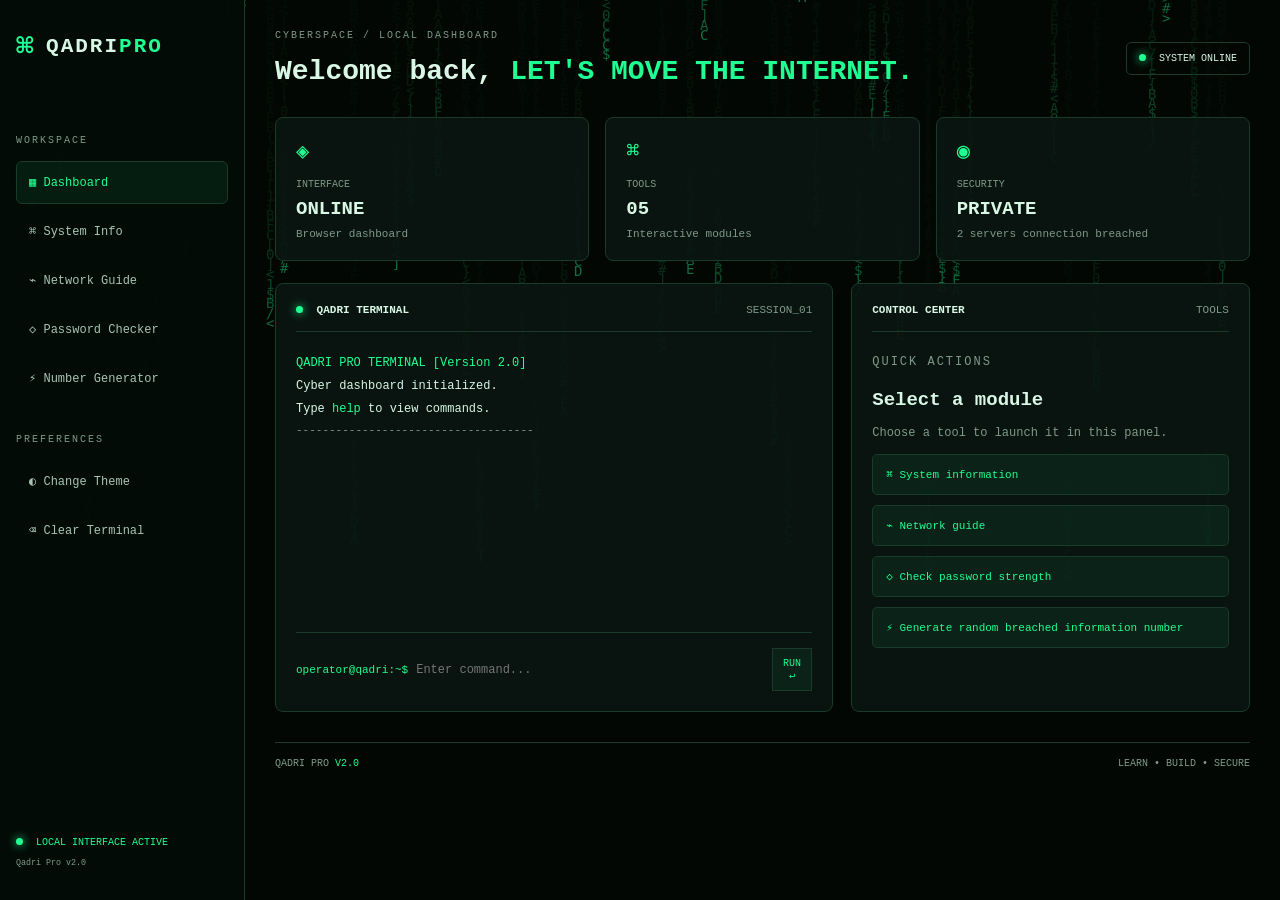
==== qadri.html @ d46c805a "first commit" ====
<!DOCTYPE html>
<html lang="en">
<head>
  <meta charset="UTF-8">
  <meta name="viewport" content="width=device-width, initial-scale=1.0">
  <title>Qadri Pro | Cyber Dashboard</title>
  <link rel="stylesheet" href="style.css">
</head>
<body>

  <canvas id="matrix"></canvas>

  <div class="dashboard">

    <aside class="sidebar">
      <div class="brand">
        <span class="brand-icon">⌘</span>
        <span>QADRI<span class="accent">PRO</span></span>
      </div>

      <p class="nav-label">WORKSPACE</p>
      <button class="nav-btn active" data-tool="dashboard">▦ Dashboard</button>
      <button class="nav-btn" data-tool="system">⌘ System Info</button>
      <button class="nav-btn" data-tool="network">⌁ Network Guide</button>
      <button class="nav-btn" data-tool="password">◇ Password Checker</button>
      <button class="nav-btn" data-tool="generator">⚡ Number Generator</button>

      <p class="nav-label">PREFERENCES</p>
      <button class="nav-btn" id="themeBtn">◐ Change Theme</button>
      <button class="nav-btn" id="clearBtn">⌫ Clear Terminal</button>

      <div class="sidebar-bottom">
        <span class="status-dot"></span>
        LOCAL INTERFACE ACTIVE
        <small>Qadri Pro v2.0</small>
      </div>
    </aside>

    <main class="main-content">
      <header class="topbar">
        <div>
          <p class="eyebrow">CYBERSPACE / LOCAL DASHBOARD</p>
          <h1>Welcome back, <span class="accent">LET'S MOVE THE INTERNET.</span></h1>
        </div>
        <div class="online-pill">
          <span class="status-dot"></span> SYSTEM ONLINE
        </div>
      </header>

      <section class="stats">
        <article class="stat-card">
          <span class="stat-icon">◈</span>
          <p>INTERFACE</p>
          <h2>ONLINE</h2>
          <small>Browser dashboard</small>
        </article>
        <article class="stat-card">
          <span class="stat-icon">⌘</span>
          <p>TOOLS</p>
          <h2 id="toolCount">05</h2>
          <small>Interactive modules</small>
        </article>
        <article class="stat-card">
          <span class="stat-icon">◉</span>
          <p>SECURITY</p>
          <h2>PRIVATE</h2>
          <small>2 servers connection breached</small>
        </article>
      </section>

      <section class="workspace">
        <div class="panel terminal-panel">
          <div class="panel-heading">
            <div>
              <span class="status-dot"></span>
              <strong>QADRI TERMINAL</strong>
            </div>
            <span class="muted">SESSION_01</span>
          </div>

          <div id="output" class="terminal-output" aria-live="polite">
            <p class="green">QADRI PRO TERMINAL [Version 2.0]</p>
            <p>Cyber dashboard initialized.</p>
            <p>Type <span class="accent">help</span> to view commands.</p>
            <p class="muted">------------------------------------</p>
          </div>

          <form id="commandForm" class="command-line">
            <label for="commandInput">operator@qadri:~$</label>
            <input id="commandInput" autocomplete="off"
              placeholder="Enter command..." spellcheck="false">
            <button type="submit">RUN ↵</button>
          </form>
        </div>

        <div class="panel tool-panel">
          <div class="panel-heading">
            <strong>CONTROL CENTER</strong>
            <span class="muted">TOOLS</span>
          </div>

          <div id="toolContent">
            <p class="eyebrow">QUICK ACTIONS</p>
            <h2>Select a module</h2>
            <p class="muted">Choose a tool to launch it in this panel.</p>

            <button class="action-btn" data-tool="system">⌘ System information</button>
            <button class="action-btn" data-tool="network">⌁ Network guide</button>
            <button class="action-btn" data-tool="password">◇ Check password strength</button>
            <button class="action-btn" data-tool="generator">⚡ Generate random breached information number</button>
          </div>
        </div>
      </section>

      <footer>
        <span>QADRI PRO <span class="accent">V2.0</span></span>
        <span>LEARN • BUILD • SECURE</span>
      </footer>
    </main>
  </div>

  <script src="script.js"></script>
</body>
</html>
---- style.css ----
:root {
  --bg: #050a08;
  --panel: rgba(10, 22, 17, 0.94);
  --border: #183b2a;
  --green: #20ff91;
  --text: #d9f7e5;
  --muted: #7e9a89;
}

* {
  margin: 0;
  padding: 0;
  box-sizing: border-box;
}

body {
  background: var(--bg);
  color: var(--text);
  font-family: Consolas, "Courier New", monospace;
  min-height: 100vh;
}


body {
  background: #050a08;
  color: #d9f7e5;
  font-family: Consolas, "Courier New", monospace;
  min-height: 100vh;
  margin: 0;
}

#matrix {
  position: fixed;
  inset: 0;
  width: 100%;
  height: 100%;
  z-index: 0;
  opacity: 0.4;
  pointer-events: none;
}

.dashboard {
  display: flex;
  min-height: 100vh;
  position: relative;
  z-index: 1;
}


.sidebar {
  width: 245px;
  flex-shrink: 0;
  padding: 28px 16px;
  background: rgba(4, 12, 8, 0.97);
  border-right: 1px solid var(--border);
  display: flex;
  flex-direction: column;
}

.brand {
  display: flex;
  align-items: center;
  gap: 10px;
  font-size: 21px;
  font-weight: bold;
  letter-spacing: 2px;
  margin-bottom: 42px;
}

.brand-icon {
  color: var(--green);
  font-size: 30px;
}

.accent, .green {
  color: var(--green);
}

.nav-label, .eyebrow {
  font-size: 10px;
  letter-spacing: 2px;
  color: var(--muted);
  margin-bottom: 15px;
}

.nav-btn {
  display: block;
  width: 100%;
  text-align: left;
  padding: 13px 12px;
  margin-bottom: 6px;
  border: 1px solid transparent;
  background: transparent;
  color: #a9c4b3;
  font: inherit;
  font-size: 12px;
  cursor: pointer;
  border-radius: 6px;
  transition: 0.2s;
}

.nav-btn:hover, .nav-btn.active {
  color: var(--green);
  background: rgba(32, 255, 145, 0.07);
  border-color: var(--border);
}

.nav-label:not(:first-child) {
  margin-top: 28px;
}

.sidebar-bottom {
  margin-top: auto;
  padding-top: 25px;
  font-size: 10px;
  color: var(--green);
  line-height: 2.2;
}

.sidebar-bottom small {
  display: block;
  color: var(--muted);
}

.status-dot {
  display: inline-block;
  width: 7px;
  height: 7px;
  border-radius: 50%;
  background: var(--green);
  box-shadow: 0 0 10px var(--green);
  margin-right: 7px;
}

.main-content {
  flex: 1;
  min-width: 0;
  padding: 30px;
}

.topbar, .panel-heading, footer {
  display: flex;
  align-items: center;
  justify-content: space-between;
  gap: 15px;
}

.topbar {
  margin-bottom: 30px;
}

.topbar h1 {
  font-size: clamp(19px, 3vw, 28px);
  margin-top: 8px;
}

.online-pill {
  border: 1px solid var(--border);
  padding: 10px 12px;
  border-radius: 5px;
  font-size: 10px;
  white-space: nowrap;
}

.stats {
  display: grid;
  grid-template-columns: repeat(3, minmax(0, 1fr));
  gap: 16px;
  margin-bottom: 22px;
}

.stat-card, .panel {
  background: var(--panel);
  border: 1px solid var(--border);
  border-radius: 8px;
}

.stat-card {
  padding: 20px;
  min-width: 0;
}

.stat-icon {
  color: var(--green);
  font-size: 22px;
}

.stat-card p {
  font-size: 10px;
  color: var(--muted);
  margin: 14px 0 8px;
}

.stat-card h2 {
  font-size: 19px;
  overflow-wrap: anywhere;
}

.stat-card small, .muted {
  color: var(--muted);
  font-size: 11px;
}

.stat-card small {
  display: block;
  margin-top: 8px;
}

.workspace {
  display: grid;
  grid-template-columns: minmax(0, 1.4fr) minmax(240px, 1fr);
  gap: 18px;
}

.panel {
  padding: 20px;
  min-width: 0;
}

.panel-heading {
  border-bottom: 1px solid var(--border);
  padding-bottom: 15px;
  font-size: 11px;
}

.terminal-output {
  height: 300px;
  overflow-y: auto;
  padding: 20px 0;
  font-size: 12px;
  line-height: 1.9;
  overflow-wrap: anywhere;
}

.command-line {
  display: flex;
  gap: 8px;
  border-top: 1px solid var(--border);
  padding-top: 15px;
  align-items: center;
}

.command-line label {
  color: var(--green);
  font-size: 11px;
  white-space: nowrap;
}

.command-line input {
  width: 100%;
  min-width: 0;
  background: transparent;
  border: none;
  outline: none;
  color: var(--text);
  font: inherit;
  font-size: 12px;
}

.command-line button, .action-btn {
  background: rgba(32, 255, 145, 0.06);
  color: var(--green);
  border: 1px solid var(--border);
  cursor: pointer;
  font: inherit;
  transition: 0.2s;
}

.command-line button {
  padding: 9px;
  font-size: 10px;
}

.action-btn {
  display: block;
  width: 100%;
  text-align: left;
  padding: 13px;
  margin-top: 10px;
  border-radius: 5px;
  font-size: 11px;
}

.action-btn:hover, .command-line button:hover {
  background: var(--green);
  color: #00180b;
}

#toolContent {
  padding-top: 20px;
}

#toolContent h2 {
  font-size: 19px;
  margin: 12px 0;
}

#toolContent p {
  font-size: 12px;
  line-height: 1.8;
}

#toolContent input {
  width: 100%;
  padding: 12px;
  margin-top: 14px;
  background: #050d08;
  color: var(--text);
  border: 1px solid var(--border);
  border-radius: 5px;
  font: inherit;
}

.result {
  margin-top: 15px;
  padding: 12px;
  border: 1px solid var(--border);
  color: var(--green);
  font-size: 12px;
  line-height: 1.8;
  overflow-wrap: anywhere;
}

footer {
  margin-top: 30px;
  padding: 15px 0;
  border-top: 1px solid var(--border);
  color: var(--muted);
  font-size: 10px;
}

body.light-theme {
  --bg: #eaf3ed;
  --panel: rgba(255, 255, 255, 0.96);
  --border: #b9d7c4;
  --green: #087c45;
  --text: #153624;
  --muted: #577363;
}

body.light-theme .sidebar {
  background: rgba(239, 248, 242, 0.98);
}

body.light-theme .command-line input,
body.light-theme #toolContent input {
  color: var(--text);
}

body.light-theme #toolContent input {
  background: #f5fbf7;
}

@media (max-width: 1000px) {
  .workspace {
    grid-template-columns: 1fr;
  }
}

@media (max-width: 700px) {
  .dashboard {
    flex-direction: column;
  }

  .sidebar {
    width: 100%;
    padding: 18px;
    border-right: none;
    border-bottom: 1px solid var(--border);
  }

  .brand {
    margin-bottom: 20px;
  }

  .sidebar .nav-label {
    margin-top: 15px;
  }

  .sidebar-bottom {
    margin-top: 15px;
  }

  .main-content {
    padding: 18px;
  }

  .topbar {
    align-items: flex-start;
    flex-direction: column;
  }

  .stats {
    grid-template-columns: 1fr;
  }

  .stat-card {
    padding: 15px;
  }

  .command-line {
    flex-wrap: wrap;
  }

  .command-line input {
    flex: 1;
  }
}
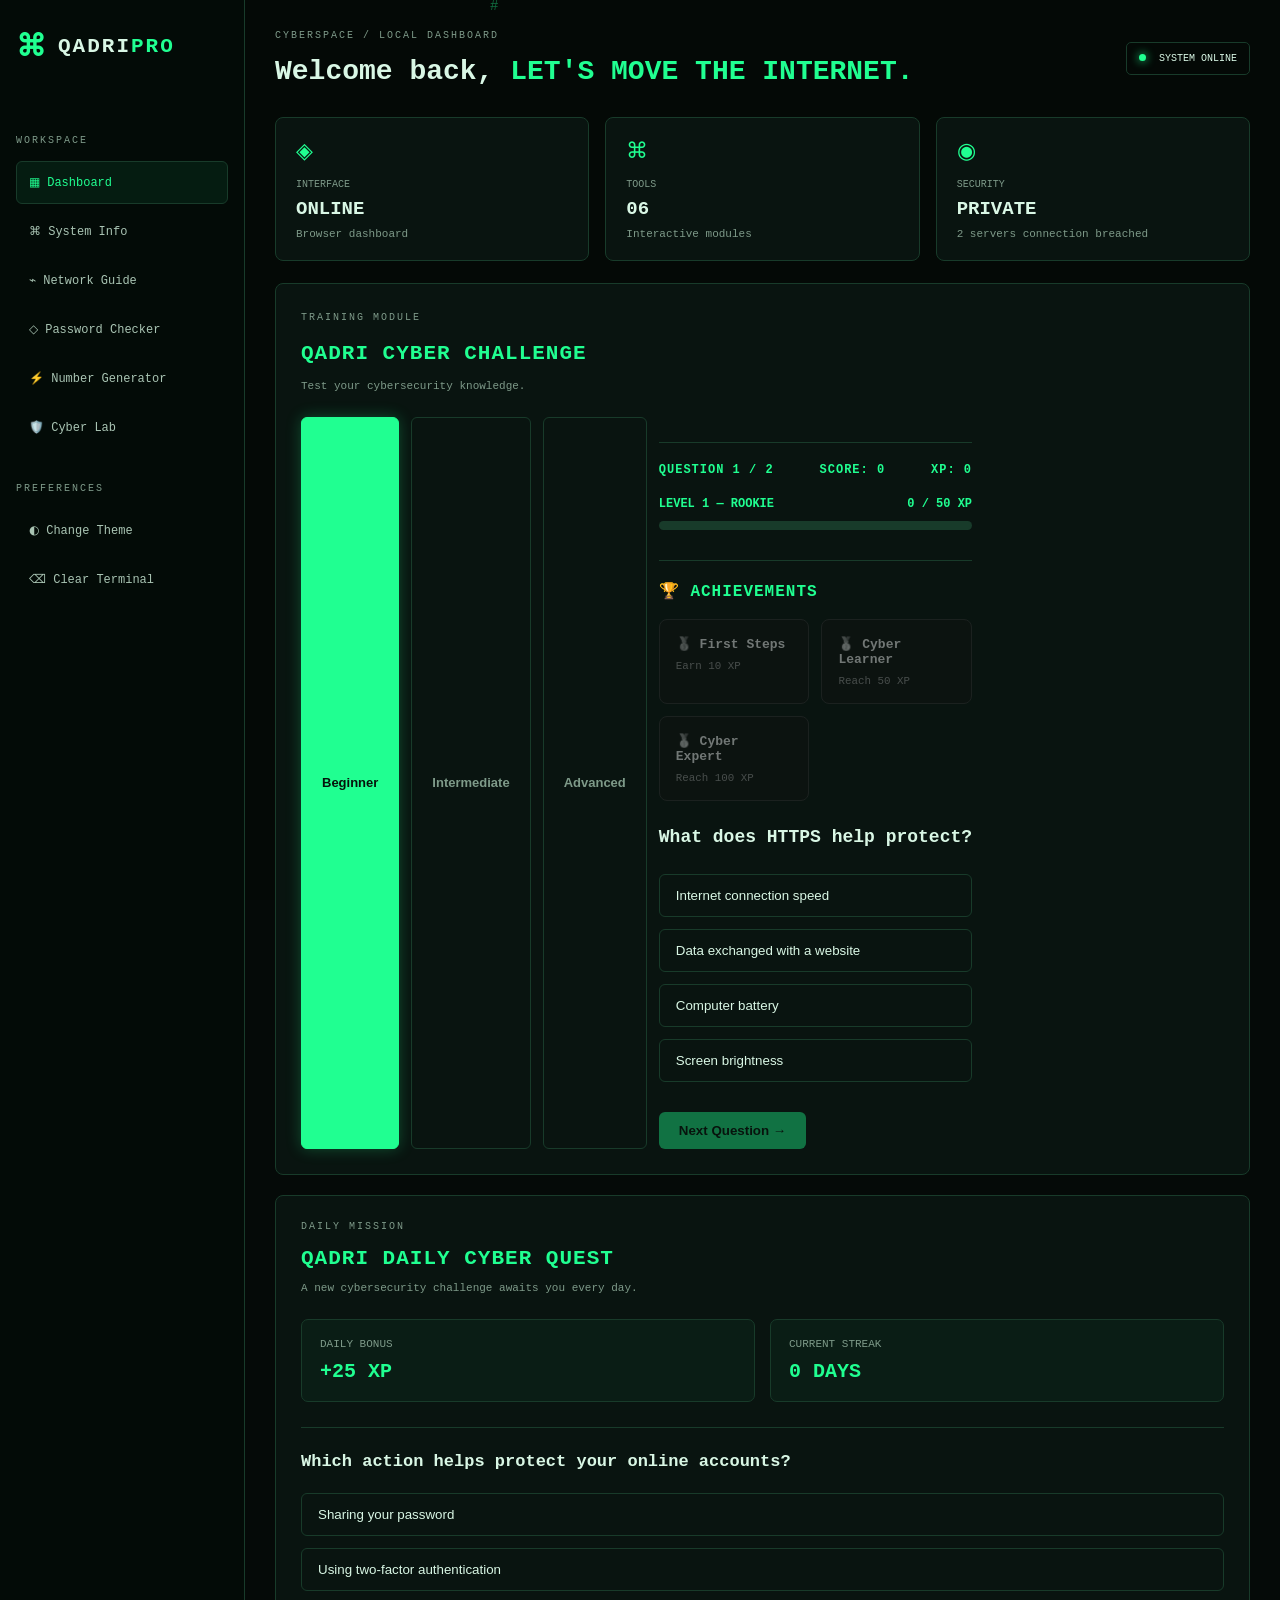
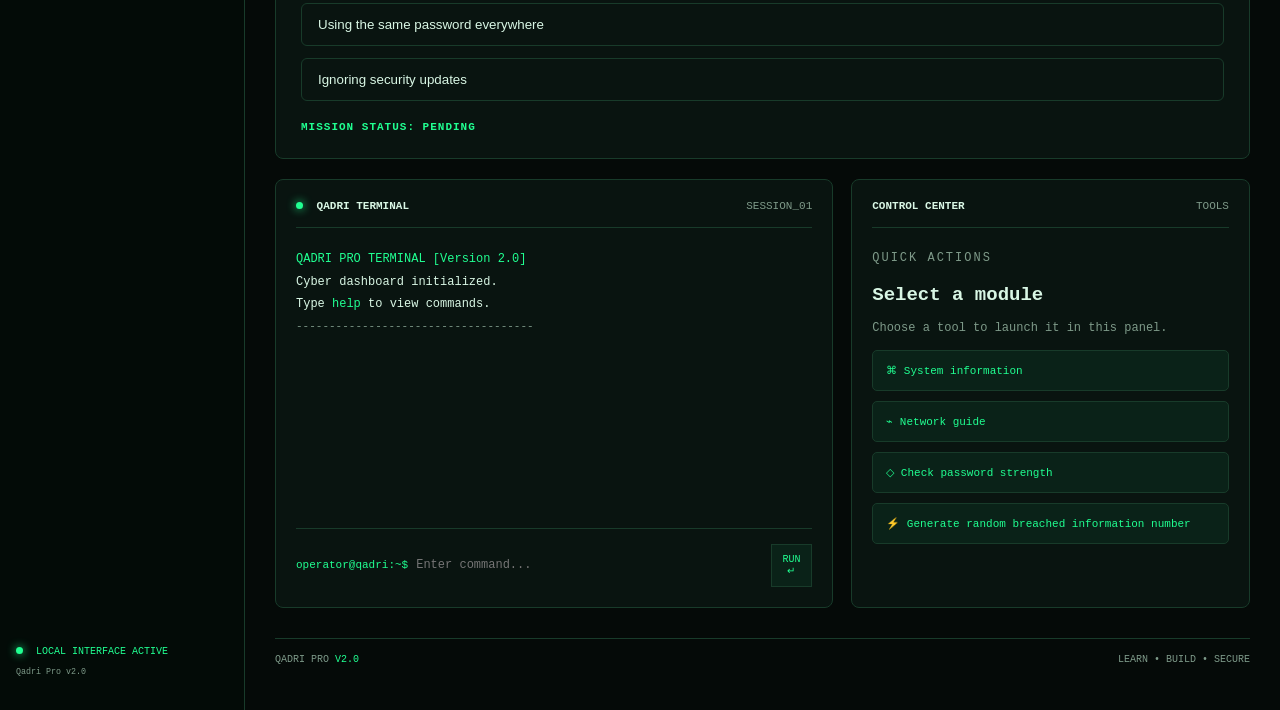
==== commit 08e3d9f0: "update QADRI PRO Cyber lab" ====
--- a/qadri.html
+++ b/qadri.html
@@ -25,6 +25,9 @@
       <button class="nav-btn" data-tool="network">⌁ Network Guide</button>
       <button class="nav-btn" data-tool="password">◇ Password Checker</button>
       <button class="nav-btn" data-tool="generator">⚡ Number Generator</button>
+      <button class="nav-btn" data-tool="cyberLab">
+        🛡️ Cyber Lab
+      </button>
 
       <p class="nav-label">PREFERENCES</p>
       <button class="nav-btn" id="themeBtn">◐ Change Theme</button>
@@ -36,7 +39,7 @@
         <small>Qadri Pro v2.0</small>
       </div>
     </aside>
-
+     
     <main class="main-content">
       <header class="topbar">
         <div>
@@ -69,6 +72,127 @@
         </article>
       </section>
 
+      <section class="cyber-challenge">
+        <div class="panel">
+          <p class="eyebrow">TRAINING MODULE</p>
+          <h2>QADRI CYBER CHALLENGE</h2>
+          <p class="muted">
+            Test your cybersecurity knowledge.
+          </p>
+          <div class="difficulty-options">
+            <button class="difficulty-btn active" data-level="beginner">
+              Beginner
+            </button>
+
+            <button class="difficulty-btn" data-level="intermediate">
+              Intermediate
+            </button>
+
+            <button class="difficulty-btn" data-level="advanced">
+              Advanced
+            </button>
+            <div class="quiz-area">
+              <div class="quiz-info">
+                <span id="question-count">QUESTION 1</span>
+                <span id="quiz-score">SCORE: 0</span>
+                <span id="quiz-xp">XP: 0</span>
+              </div>
+
+              <div class="level-panel">
+                <div class="level-info">
+                  <span id="user-level">LEVEL 1 — ROOKIE</span>
+                  <span id="level-progress-text">0 / 50 XP</span>
+                </div>
+
+                <div class="level-progress">
+                  <div id="level-progress-fill"></div>
+                </div>
+              </div>
+
+              <div class="achievements">
+                <h3>🏆 ACHIEVEMENTS</h3>
+
+                <div class="badge-list">
+                  <div class="achievement locked" id="badge-first">
+                    🥉 First Steps
+                    <small>Earn 10 XP</small>
+                  </div>
+
+                  <div class="achievement locked" id="badge-learner">
+                    🥈 Cyber Learner
+                    <small>Reach 50 XP</small>
+                  </div>
+
+                  <div class="achievement locked" id="badge-expert">
+                    🥇 Cyber Expert
+                    <small>Reach 100 XP</small>
+                  </div>
+                </div>
+              </div>
+
+              <div id="achievement-toast" class="achievement-toast">
+                <span class="toast-icon">🏆</span>
+
+                <div>
+                  <strong>ACHIEVEMENT UNLOCKED!</strong>
+                  <p id="toast-message">You earned a new badge!</p>
+                </div>
+              </div>
+
+              <h3 id="quiz-question">
+                Ready to test your cybersecurity knowledge?
+              </h3>
+
+              <div id="quiz-options"></div>
+
+              <p id="quiz-feedback"></p>
+
+              <button id="next-question" disabled>
+                Next Question →
+              </button>
+            </div>
+          </div>
+        </div>
+      </section>
+
+      <section class="daily-challenge">
+        <div class="panel">
+
+          <p class="eyebrow">DAILY MISSION</p>
+
+          <h2>QADRI DAILY CYBER QUEST</h2>
+
+          <p class="muted">
+            A new cybersecurity challenge awaits you every day.
+          </p>
+
+          <div class="daily-stats">
+            <div>
+              <span>DAILY BONUS</span>
+              <strong>+25 XP</strong>
+            </div>
+
+            <div>
+              <span>CURRENT STREAK</span>
+              <strong id="daily-streak">0 DAYS</strong>
+            </div>
+          </div>
+
+          <div class="daily-question">
+            <h3 id="daily-question">
+              Your daily mission is loading...
+            </h3>
+
+            <div id="daily-options"></div>
+
+            <p id="daily-feedback"></p>
+          </div>
+
+          <p id="daily-status">MISSION STATUS: PENDING</p>
+
+        </div>
+      </section>
+
       <section class="workspace">
         <div class="panel terminal-panel">
           <div class="panel-heading">
--- a/style.css
+++ b/style.css
@@ -1,4 +1,3 @@
-
 :root {
   --bg: #050a08;
   --panel: rgba(10, 22, 17, 0.94);
@@ -218,6 +217,360 @@
   min-width: 0;
 }
 
+.cyber-challenge {
+  margin-bottom: 20px;
+}
+
+.cyber-challenge .panel {
+  position: relative;
+  overflow: hidden;
+  padding: 25px;
+  background: var(--panel);
+  border: 1px solid var(--border);
+  transition: 0.3s ease;
+}
+
+.cyber-challenge .panel:hover {
+  border-color: var(--green);
+  box-shadow: 0 0 18px rgba(32, 255, 145, 0.12);
+}
+
+.cyber-challenge h2 {
+  color: var(--green);
+  font-size: 21px;
+  margin: 12px 0;
+  letter-spacing: 1px;
+}
+
+.cyber-challenge p {
+  line-height: 1.8;
+}
+
+
+.daily-challenge {
+  margin-bottom: 20px;
+}
+
+.daily-challenge .panel {
+  padding: 25px;
+  background: var(--panel);
+  border: 1px solid var(--border);
+  border-radius: 8px;
+  transition: 0.3s ease;
+}
+
+.daily-challenge .panel:hover {
+  border-color: var(--green);
+  box-shadow: 0 0 18px rgba(32, 255, 145, 0.12);
+}
+
+.daily-challenge h2 {
+  color: var(--green);
+  font-size: 21px;
+  margin: 12px 0;
+  letter-spacing: 1px;
+}
+
+.daily-stats {
+  display: grid;
+  grid-template-columns: repeat(2, minmax(0, 1fr));
+  gap: 15px;
+  margin: 25px 0;
+}
+
+.daily-stats div {
+  padding: 18px;
+  background: rgba(32, 255, 145, 0.04);
+  border: 1px solid var(--border);
+  border-radius: 7px;
+}
+
+.daily-stats span {
+  display: block;
+  color: var(--muted);
+  font-size: 11px;
+  margin-bottom: 10px;
+}
+
+.daily-stats strong {
+  color: var(--green);
+  font-size: 20px;
+}
+
+.daily-question {
+  padding-top: 20px;
+  border-top: 1px solid var(--border);
+}
+
+.daily-question h3 {
+  margin-bottom: 18px;
+  font-size: 17px;
+  line-height: 1.6;
+}
+
+#daily-options {
+  display: grid;
+  gap: 12px;
+}
+
+.daily-option {
+  padding: 13px 16px;
+  text-align: left;
+  background: transparent;
+  color: var(--text);
+  border: 1px solid var(--border);
+  border-radius: 6px;
+  cursor: pointer;
+  transition: 0.3s ease;
+}
+
+.daily-option:hover {
+  border-color: var(--green);
+  color: var(--green);
+  transform: translateX(4px);
+}
+
+#daily-feedback {
+  margin-top: 15px;
+  font-size: 13px;
+  font-weight: bold;
+}
+
+#daily-status {
+  margin-top: 20px;
+  color: var(--green);
+  font-size: 11px;
+  font-weight: bold;
+  letter-spacing: 1px;
+}
+
+
+.quiz-area {
+  margin-top: 25px;
+  padding-top: 20px;
+  border-top: 1px solid var(--border);
+}.level-panel {
+  margin-top: 20px;
+}
+
+.level-info {
+  display: flex;
+  justify-content: space-between;
+  gap: 10px;
+  margin-bottom: 10px;
+  color: var(--green);
+  font-size: 12px;
+  font-weight: bold;
+}
+
+.level-progress {
+  height: 9px;
+  background: var(--border);
+  border-radius: 20px;
+  overflow: hidden;
+}
+
+#level-progress-fill {
+  width: 0%;
+  height: 100%;
+  background: var(--green);
+  border-radius: 20px;
+  box-shadow: 0 0 12px var(--green);
+  transition: width 0.5s ease;
+}
+
+
+
+.quiz-info {
+  display: flex;
+  justify-content: space-between;
+  gap: 10px;
+  color: var(--green);
+  font-size: 12px;
+  font-weight: bold;
+  letter-spacing: 1px;
+}
+
+#quiz-question {
+  margin: 22px 0;
+  font-size: 18px;
+  line-height: 1.6;
+}
+
+#quiz-options {
+  display: grid;
+  gap: 12px;
+}
+
+.quiz-option {
+  padding: 13px 16px;
+  text-align: left;
+  background: transparent;
+  color: var(--text);
+  border: 1px solid var(--border);
+  border-radius: 6px;
+  cursor: pointer;
+  transition: 0.3s ease;
+}
+
+.quiz-option:hover {
+  border-color: var(--green);
+  color: var(--green);
+  transform: translateX(4px);
+}
+
+#quiz-feedback {
+  margin-top: 15px;
+  font-size: 14px;
+  font-weight: bold;
+}
+
+#next-question {
+  margin-top: 15px;
+  padding: 11px 20px;
+  background: var(--green);
+  color: #06130b;
+  border: none;
+  border-radius: 6px;
+  font-weight: bold;
+  cursor: pointer;
+  transition: 0.3s ease;
+}
+
+#next-question:hover {
+  box-shadow: 0 0 15px rgba(32, 255, 145, 0.3);
+  transform: translateY(-2px);
+}
+
+#next-question:disabled {
+  opacity: 0.4;
+  cursor: not-allowed;
+  transform: none;
+}
+
+.difficulty-options {
+  display: flex;
+  gap: 12px;
+  flex-wrap: wrap;
+  margin-top: 20px;
+}
+
+.difficulty-btn {
+  padding: 10px 20px;
+  background: transparent;
+  color: var(--muted);
+  border: 1px solid var(--border);
+  border-radius: 6px;
+  font-size: 13px;
+  font-weight: 600;
+  cursor: pointer;
+  transition: 0.3s ease;
+}
+
+.difficulty-btn:hover {
+  color: var(--green);
+  border-color: var(--green);
+  box-shadow: 0 0 12px rgba(32, 255, 145, 0.15);
+}
+
+.difficulty-btn.active {
+  background: var(--green);
+  color: #06130b;
+  border-color: var(--green);
+  box-shadow: 0 0 15px rgba(32, 255, 145, 0.25);
+}
+
+.achievements {
+  margin-top: 30px;
+  padding-top: 20px;
+  border-top: 1px solid var(--border);
+}
+
+.achievements h3 {
+  color: var(--green);
+  font-size: 16px;
+  letter-spacing: 1px;
+  margin-bottom: 18px;
+}
+
+.badge-list {
+  display: grid;
+  grid-template-columns: repeat(auto-fit, minmax(150px, 1fr));
+  gap: 12px;
+}
+
+.achievement {
+  padding: 16px;
+  border: 1px solid var(--border);
+  border-radius: 8px;
+  background: var(--panel);
+  font-size: 13px;
+  font-weight: bold;
+  transition: 0.3s ease;
+}
+
+.achievement small {
+  display: block;
+  margin-top: 8px;
+  color: var(--muted);
+  font-weight: normal;
+}
+
+.achievement.locked {
+  opacity: 0.45;
+  filter: grayscale(1);
+}
+
+.achievement.unlocked {
+  opacity: 1;
+  filter: none;
+  border-color: var(--green);
+  box-shadow: 0 0 12px rgba(32, 255, 145, 0.12);
+}
+
+.achievement-toast {
+  display: none;
+  align-items: center;
+  gap: 15px;
+  margin-top: 20px;
+  padding: 16px;
+  background: var(--panel);
+  border: 1px solid var(--green);
+  border-radius: 8px;
+  box-shadow: 0 0 18px rgba(32, 255, 145, 0.15);
+  animation: toastIn 0.4s ease;
+}
+
+.achievement-toast.show {
+  display: flex;
+}
+
+.toast-icon {
+  font-size: 28px;
+}
+
+.achievement-toast strong {
+  color: var(--green);
+  font-size: 13px;
+}
+
+.achievement-toast p {
+  margin: 5px 0 0;
+  color: var(--text);
+  font-size: 13px;
+}
+
+@keyframes toastIn {
+  from {
+    opacity: 0;
+    transform: translateY(12px);
+  }
+  to {
+    opacity: 1;
+    transform: translateY(0);
+  }
+}
+
 .panel-heading {
   border-bottom: 1px solid var(--border);
   padding-bottom: 15px;
@@ -231,6 +584,22 @@
   font-size: 12px;
   line-height: 1.9;
   overflow-wrap: anywhere;
+}
+
+.terminal-line {
+  animation: terminalAppear 0.3s ease forwards;
+}
+
+@keyframes terminalAppear {
+  from {
+    opacity: 0;
+    transform: translateY(8px);
+  }
+
+  to {
+    opacity: 1;
+    transform: translateY(0);
+  }
 }
 
 .command-line {
@@ -339,6 +708,42 @@
   --muted: #577363;
 }
 
+body.blue-theme {
+  --bg: #07111f;
+  --panel: rgba(10, 25, 45, 0.96);
+  --border: #17466b;
+  --green: #38bdf8;
+  --text: #dbeafe;
+  --muted: #83a9c9;
+}
+
+body.purple-theme {
+  --bg: #160b22;
+  --panel: rgba(30, 15, 45, 0.96);
+  --border: #593477;
+  --green: #c084fc;
+  --text: #f3e8ff;
+  --muted: #b69acb;
+}
+
+body.crimson-theme {
+  --bg: #1b0b0b;
+  --panel: rgba(38, 13, 17, 0.96);
+  --border: #6b252d;
+  --green: #fb7185;
+  --text: #ffe4e6;
+  --muted: #c99a9e;
+}
+
+body.golden-theme {
+  --bg: #171717;
+  --panel: rgba(35, 30, 18, 0.96);
+  --border: #665020;
+  --green: #facc15;
+  --text: #fef3c7;
+  --muted: #c5ad72;
+}
+
 body.light-theme .sidebar {
   background: rgba(239, 248, 242, 0.98);
 }
@@ -407,3 +812,31 @@
     flex: 1;
   }
 }
+
+
+.strength-bar {
+  width: 100%;
+  height: 10px;
+  background: #222;
+  border-radius: 20px;
+  overflow: hidden;
+  margin: 12px 0;
+}
+
+#strengthFill {
+  width: 0%;
+  height: 100%;
+  background: #00ff88;
+  transition: width 0.3s ease;
+}
+
+#passwordInput {
+  width: 100%;
+  padding: 12px;
+  margin-top: 10px;
+  background: #101010;
+  color: white;
+  border: 1px solid #00ff88;
+  border-radius: 8px;
+}
+
